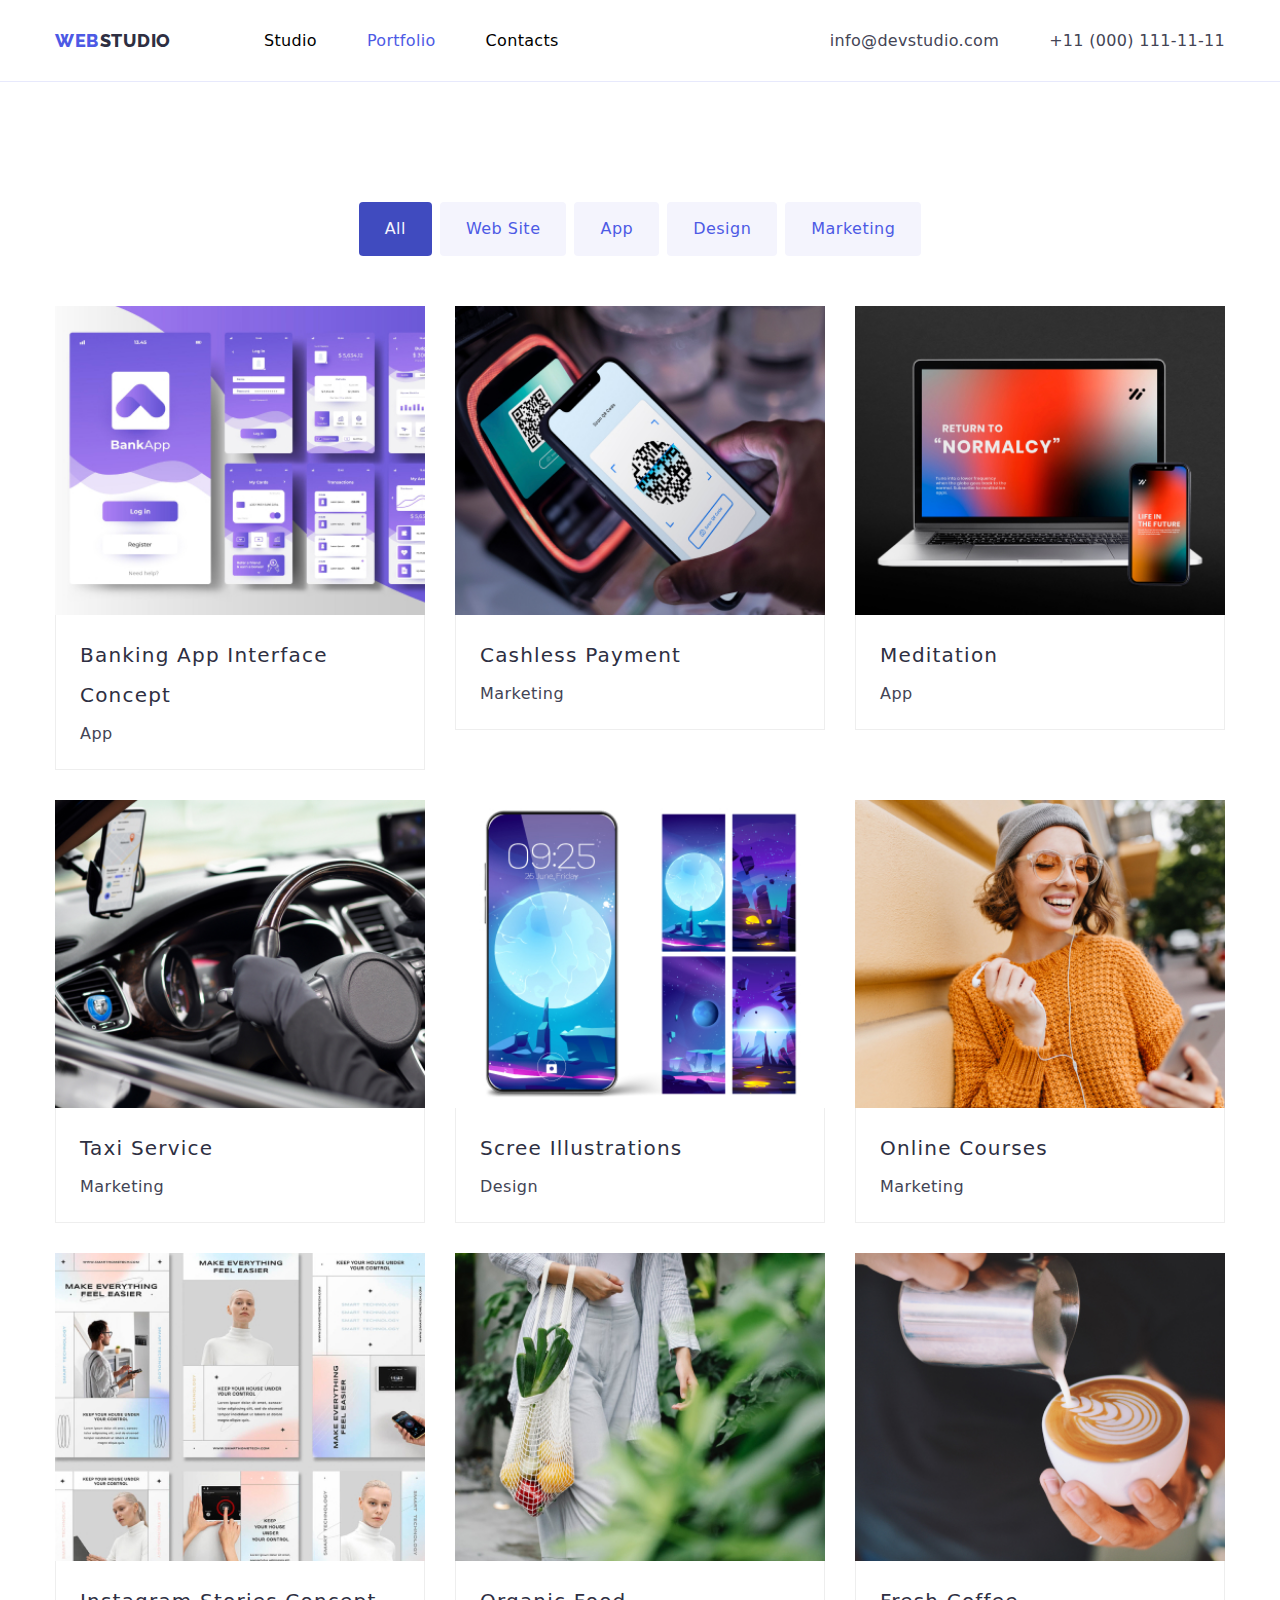
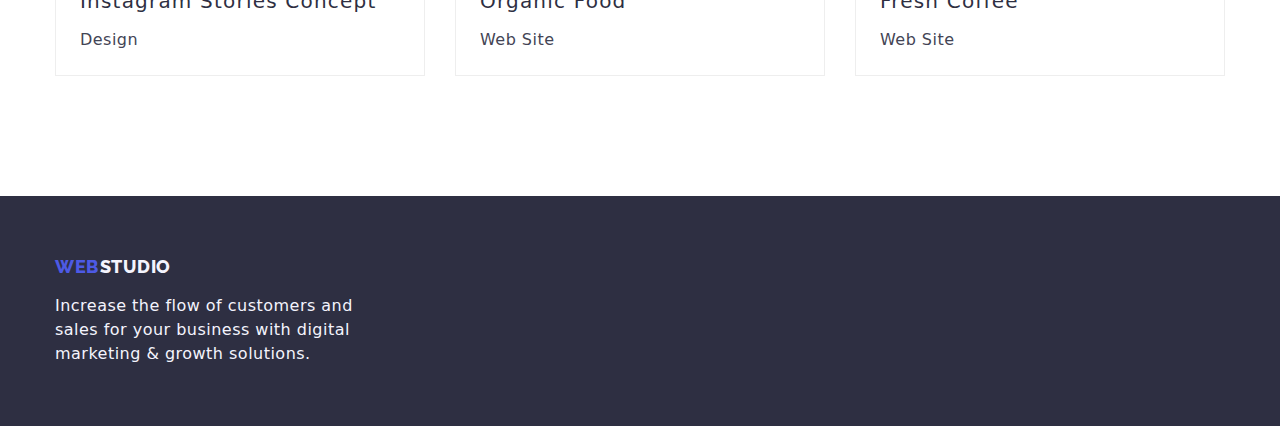
==== portfolio.html @ 342cf3de "Create portfolio.html" ====
<!DOCTYPE html>
<html lang="en">
  <head>
    <meta charset="UTF-8" />
    <meta name="viewport" content="width=device-width, initial-scale=1.0" />
    <title>Portfolio</title>
    <link rel="stylesheet" href="./css/styles.css" />
    <link rel="preconnect" href="https://fonts.googleapis.com" />
    <link rel="preconnect" href="https://fonts.gstatic.com" crossorigin />
    <link
      href="https://fonts.googleapis.com/css2?family=Raleway:wght@800&family=Roboto:wght@400;500;700;900&display=swap "
      rel="stylesheet"
    />
    <link
      rel="stylesheet"
      href="https://cdnjs.cloudflare.com/ajax/libs/modern-normalize/2.0.0/modern-normalize.min.css"
    />
  </head>
  <body>
    <!--Header-->
    <header class="page-header">
      <div class="container menu">
        <nav class="navigation">
          <a href="./index.html" class="logo-link">
            <span class="logo">WEB</span>
            <span class="studio">STUDIO</span>
          </a>
          <ul class="nav-menu list">
            <li class="item">
              <a href="./index.html" class="page link">Studio</a>
            </li>

            <li class="item">
              <a href="./portfolio.html" class="page current link">Portfolio</a>
            </li>

            <li class="item">
              <a href="./index.html" class="page link">Contacts</a>
            </li>
          </ul>
        </nav>

        <ul class="contacts-menu list">
          <li class="item">
            <a class="contact link" href="mailto:info@devstudio.com"
              >info@devstudio.com</a
            >
          </li>

          <li class="item">
            <a class="contact link" href="tel:+110001111111"
              >+11 (000) 111-11-11</a
            >
          </li>
        </ul>
      </div>
    </header>

    <main>
      <!--Section 1-->
      <section class="section">
        <div class="container">
          <!--Filters-->
          <ul class="filters list">
            <li class="space">
              <button type="button" class="button filter current">All</button>
            </li>
            <li class="space">
              <button type="button" class="button filter">Web Site</button>
            </li>
            <li class="space">
              <button type="button" class="button filter">App</button>
            </li>
            <li class="space">
              <button type="button" class="button filter">Design</button>
            </li>
            <li class="space">
              <button type="button" class="button filter">Marketing</button>
            </li>
          </ul>

          <!--Projects-->
          <ul class="projects list">
            <li class="project-card">
              <a href="" class="project link">
                <img
                  src="./images/banking.jpg"
                  alt="banking"
                  width="370"
                  height="300"
                />
                <div class="substrate">
                  <h2 class="name">Banking App Interface Concept</h2>
                  <p class="type">App</p>
                </div>
              </a>
            </li>

            <li class="project-card">
              <a href="" class="project link">
                <img
                  src="./images/cashless.jpg"
                  alt="cashless"
                  width="370"
                  height="300"
                />
                <div class="substrate">
                  <h2 class="name">Cashless Payment</h2>
                  <p class="type">Marketing</p>
                </div>
              </a>
            </li>

            <li class="project-card">
              <a href="" class="project link">
                <img
                  src="./images/meditation.jpg"
                  alt="meditation"
                  width="370"
                  height="300"
                />
                <div class="substrate">
                  <h2 class="name">Meditation</h2>
                  <p class="type">App</p>
                </div>
              </a>
            </li>

            <li class="project-card">
              <a href="" class="project link">
                <img
                  src="./images/taxi.jpg"
                  alt="taxi"
                  width="370"
                  height="300"
                />
                <div class="substrate">
                  <h2 class="name">Taxi Service</h2>
                  <p class="type">Marketing</p>
                </div>
              </a>
            </li>

            <li class="project-card">
              <a href="" class="project link">
                <img
                  src="./images/screen.jpg"
                  alt="screen"
                  width="370"
                  height="300"
                />
                <div class="substrate">
                  <h2 class="name">Scree Illustrations</h2>
                  <p class="type">Design</p>
                </div>
              </a>
            </li>

            <li class="project-card">
              <a href="" class="project link">
                <img
                  src="./images/online.jpg"
                  alt="online"
                  width="370"
                  height="300"
                />
                <div class="substrate">
                  <h2 class="name">Online Courses</h2>
                  <p class="type">Marketing</p>
                </div>
              </a>
            </li>

            <li class="project-card">
              <a href="" class="project link">
                <img
                  src="./images/instagram.jpg"
                  alt="instagram"
                  width="370"
                  height="300"
                />
                <div class="substrate">
                  <h2 class="name">Instagram Stories Concept</h2>
                  <p class="type">Design</p>
                </div>
              </a>
            </li>

            <li class="project-card">
              <a href="" class="project link">
                <img
                  src="./images/organic.jpg"
                  alt="organic"
                  width="370"
                  height="300"
                />
                <div class="substrate">
                  <h2 class="name">Organic Food</h2>
                  <p class="type">Web Site</p>
                </div>
              </a>
            </li>

            <li class="project-card">
              <a href="" class="project link">
                <img
                  src="./images/coffee.jpg"
                  alt="coffee"
                  width="370"
                  height="300"
                />
                <div class="substrate">
                  <h2 class="name">Fresh Coffee</h2>
                  <p class="type">Web Site</p>
                </div>
              </a>
            </li>
          </ul>
        </div>
      </section>
    </main>

    <!--Footer-->
    <footer class="page-footer bg-footer">
      <div class="container">
        <a href="./index.html" class="logo-link">
          <span class="logo">WEB</span>
          <span class="studio-footer">STUDIO</span>
        </a>

        <p class="footer-description">
          Increase the flow of customers and<br />
          sales for your business with digital<br />
          marketing & growth solutions.
        </p>
      </div>
    </footer>
  </body>
</html>
---- css/styles.css ----
:root {
  --iriscolor: #4d5ae5;
  --navyblue: #2e2f42;
  --navcolor: black;
  --oceancolor: #404bbf;
  --whitecolor: white;
  --slatecolor: #434455;
  --cloud: #f4f4fd;
  --cornflower: #e7e9fc;
}

h1,
h2,
h3,
h4,
h5,
h6,
p {
  margin: 0;
}

html {
  box-sizing: border-box;
}

*,
*::after,
*::before {
  box-sizing: inherit;
}

img {
  display: block;
  max-width: 100%;
  height: auto;
}

body {
  font-family: "Roboto", sans-serif;
  font-size: 16px;
  letter-spacing: 0.03em;
  color: var(--slatecolor);
  background-color: var(--whitecolor);
}

link {
  text-decoration: none;
  color: inherit;
}

.list {
  list-style-type: none;
  margin: 0;
  padding: 0;
}

.section {
  padding: 120px 0;
}

.section.no-top-padding {
  padding-top: 0;
}

.container {
  margin: 0 auto;
  width: 1200px;
  padding: 0 15px;
}

.menu,
.navigation,
.nav-menu,
.contacts-menu {
  display: flex;
  align-items: center;
}

.logo-link {
  text-decoration: none;
  font-family: "Raleway", sans-serif;
  font-size: 0;
  font-weight: 800;
}

.logo-link > span {
  font-size: 18px;
  line-height: 1.17;
  letter-spacing: 0.04em;
}

.button {
  border-color: transparent;
  font-family: inherit;
  cursor: pointer;
  border-radius: 4px;
  font-size: 16px;
  letter-spacing: 0.03em;
}

.button.primary {
  color: var(--whitecolor);
  background-color: var(--iriscolor);
  line-height: 1.87;
  letter-spacing: 0.06em;
  padding: 16px 32px;
  box-shadow: 0px 4px 4px rgba(0, 0, 0, 0.15);
}

.link{
  text-decoration: none;
}

.project .name {
  font-size: 20px;
  font-weight: 500;
  line-height: 2;
  letter-spacing: 0.06em;
  color: var(--navyblue);
  margin-bottom: 4px;
}

.project .type {
  color: var(--slatecolor);
  font-weight: 400;
  line-height: 1.87;
  font-size: 16px;
}

.logo {
  color: var(--iriscolor);
}

.studio {
  color: var(--navyblue);
}

.nav-menu .page,
.contacts-menu .contact {
  color: var(--navcolor);
  text-decoration: none;
  font-weight: 500;
  font-size: 16px;
  line-height: 1.15;
  letter-spacing: 0.02em;
  display: block;
  padding-top: 32px;
  padding-bottom: 31px;
}

.page-footer {
  padding: 60px 0;
}

.page-header {
  border-bottom: 1px solid var(--cornflower);
}

.nav-menu {
  margin-left: 93px;
}

.contacts-menu {
  margin-left: auto;
}

.nav-menu .item:not(:last-child),
.contacts-menu .item:not(:last-child) {
  margin-right: 50px;
}

.what-we-do {
  display: flex;
  flex-wrap: wrap;
  margin-left: -30px;
  margin-top: -30px;
}

.what-we-do .item {
  flex-basis: calc(100% / 3 - 30px);
  margin-left: 30px;
  margin-top: 30px;
}

.projects {
  display: flex;
  flex-wrap: wrap;
  margin-left: -30px;
  margin-top: -30px;
}

.project-card {
  flex-basis: calc(100% / 3 - 30px);
  margin-left: 30px;
  margin-top: 30px;
}

.filters {
  display: flex;

  justify-content: center;
  margin-bottom: 50px;
}

.filters .space + .space {
  margin-left: 8px;
}

.nav-menu .page:hover,
.nav-menu .page:focus,
.nav-menu .page.current,
.contacts-menu .contact:hover,
.contacts-menu .contact:focus {
  color: var(--iriscolor);
}

.contacts-menu .contact {
  color: var(--slatecolor);
  text-decoration: none;
  font-weight: 400;
  font-size: 16px;
  line-height: 1.15;
  letter-spacing: 0.02em;
}

.bg-hero {
  background: var(--navyblue);
}
.bg-team {
  background-color: var(--cloud);
}

.hero {
  padding: 200px 0;
  text-align: center;
}

.hero-title {
  color: var(--whitecolor);
  font-size: 56px;
  font-weight: 700;
  line-height: 1.17;
  text-align: center;
  letter-spacing: 0.05em;
  margin-bottom: 30px;
}

.button.filter {
  background-color: var(--cloud);
  color: var(--iriscolor);
  font-weight: 500;
  line-height: 1.62;
  padding: 12px 24px;
}

.button.filter:hover,
.button.filter:focus,
.button.filter.current {
  background-color: var(--oceancolor);
  color: var(--cloud);
  box-shadow: 0px 3px 1px rgba(0, 0, 0, 0.1),
    0px 1px 2px rgba(0, 0, 0, 0.08) rgba(0, 0, 0, 0.12);
}

.button.primary:hover,
.button.primary:focus {
  background-color: var(--oceancolor);
  font-weight: 500;
  box-shadow: 0px 3px 1px rgba(0, 0, 0, 0.1),
    0px 1px 2px rgba(0, 0, 0, 0.08) rgba(0, 0, 0, 0.12);
}

.benefits {
  display: flex;
  flex-wrap: wrap;
  margin-left: -30px;
  margin-top: -30px;
}

.benefits .item {
  flex-basis: calc(100% / 4 - 30px);
  margin-left: 30px;
  margin-top: 30px;
}

.benefits .title {
  font-size: 20px;
  font-weight: 500;
  color: var(--navyblue);
  line-height: 1.14;
  margin-bottom: 10px;
}

.benefits .description {
  font-weight: 400;
  font-size: 16px;
  line-height: 1.71;
  color: var(--slatecolor);
}

.section-title {
  color: var(--navyblue);
  font-size: 36px;
  font-weight: 700;
  line-height: 1.17;
  text-align: center;
  margin-bottom: 50px;
}

.team .name,
.team .position {
  line-height: 1.19;
  text-align: center;
}

.team .name {
  font-size: 20px;
  font-weight: 500;
  color: var(--navyblue);
  padding-top: 30px;
  padding-bottom: 10px;
}

.team .position {
  color: var(--slatecolor);
  font-size: 16px;
  font-weight: 400;
}

.substrate {
  background-color: var(--whitecolor);
  padding: 20px 24px;
  border: 1px solid #eeeeee;
  border-top: 0;
}

.team {
  display: flex;
  flex-wrap: wrap;
  margin-left: -30px;
  margin-top: -30px;
}

.team .item {
  flex-basis: calc(100% / 4 - 30px);
  margin-left: 30px;
  margin-top: 30px;
  padding-bottom: 30px;
  background-color: var(--whitecolor);
  box-shadow: 0px 3px 1px rgba(0, 0, 0, 0.1),
    0px 1px 2px rgba(0, 0, 0, 0.08), 0px 1px 2px rgba(0, 0, 0, 0.12);
}

.bg-footer {
  background-color: var(--navyblue);
}

.studio-footer {
  color: var(--cloud);
}

.footer-description {
  color: var(--cloud);
  font-size: 16px;
  font-weight: 400;
  line-height: 1.5;
  padding-top: 17px;
}
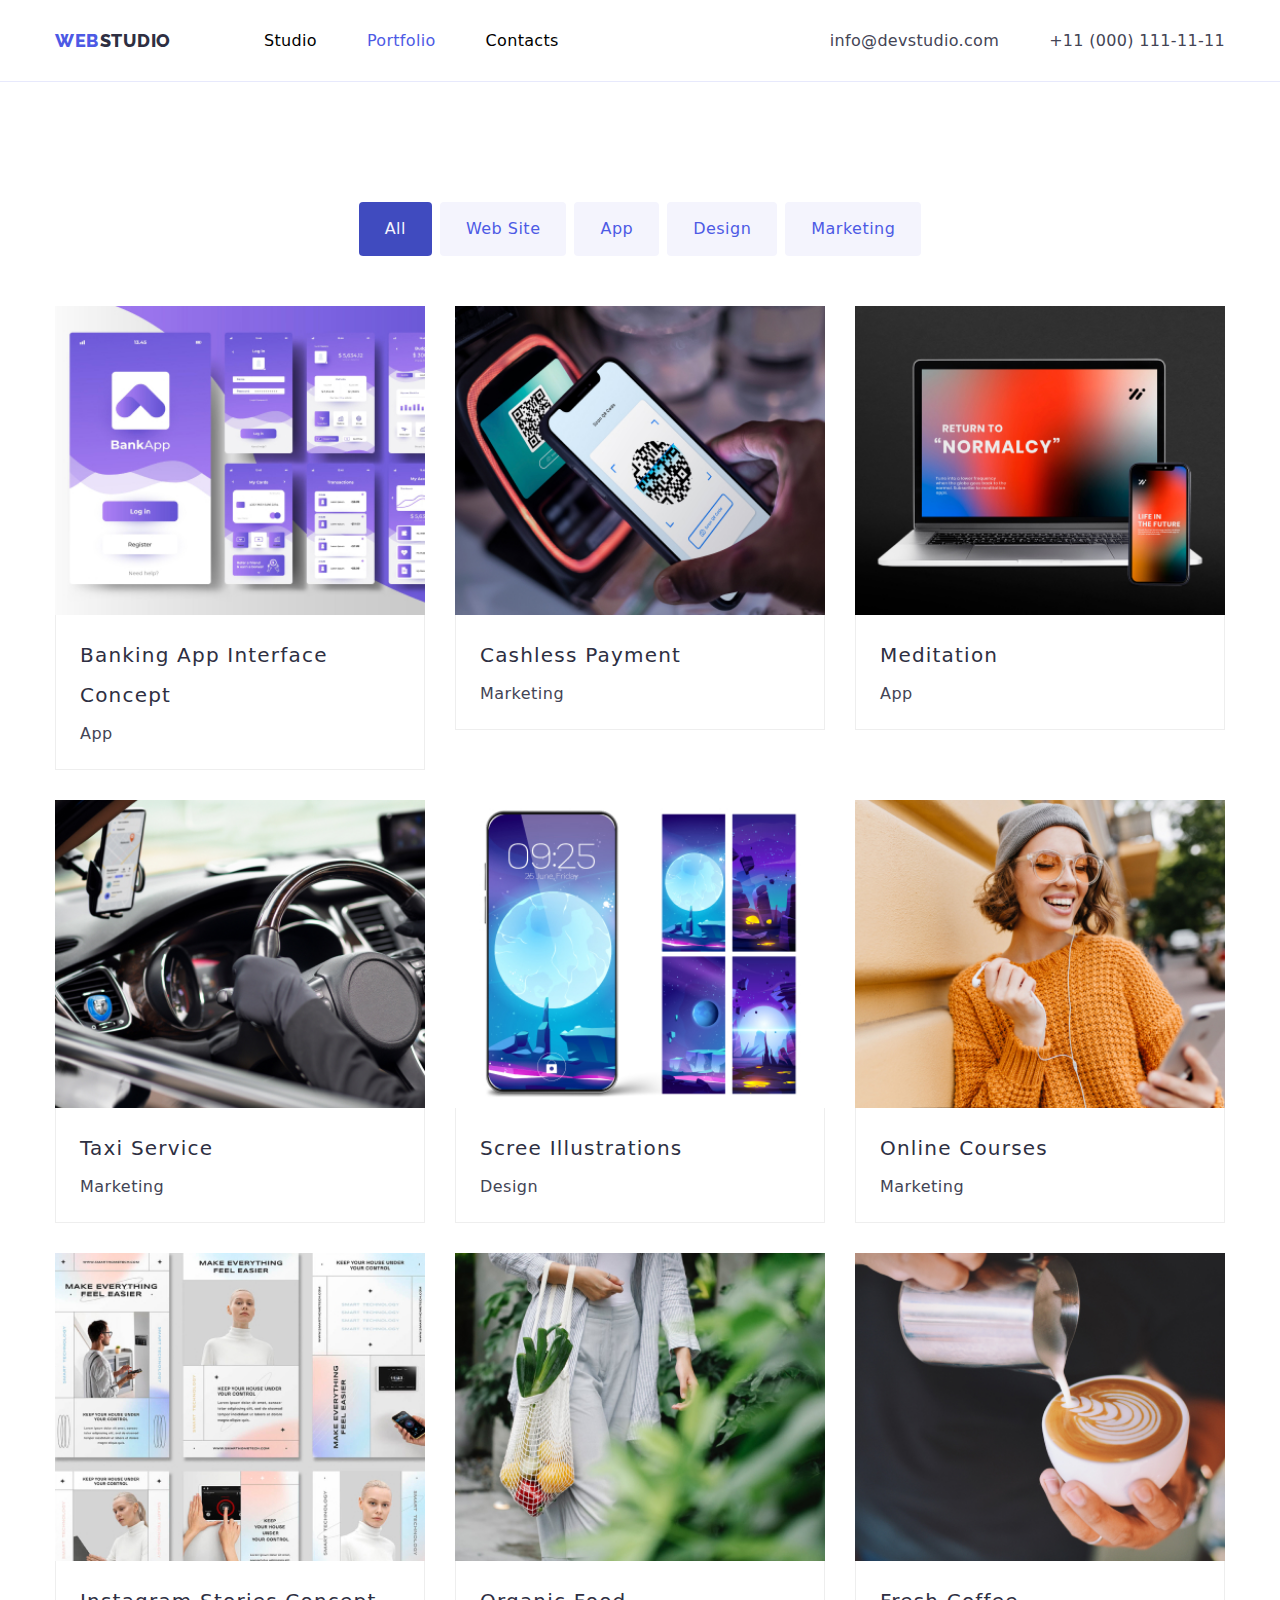
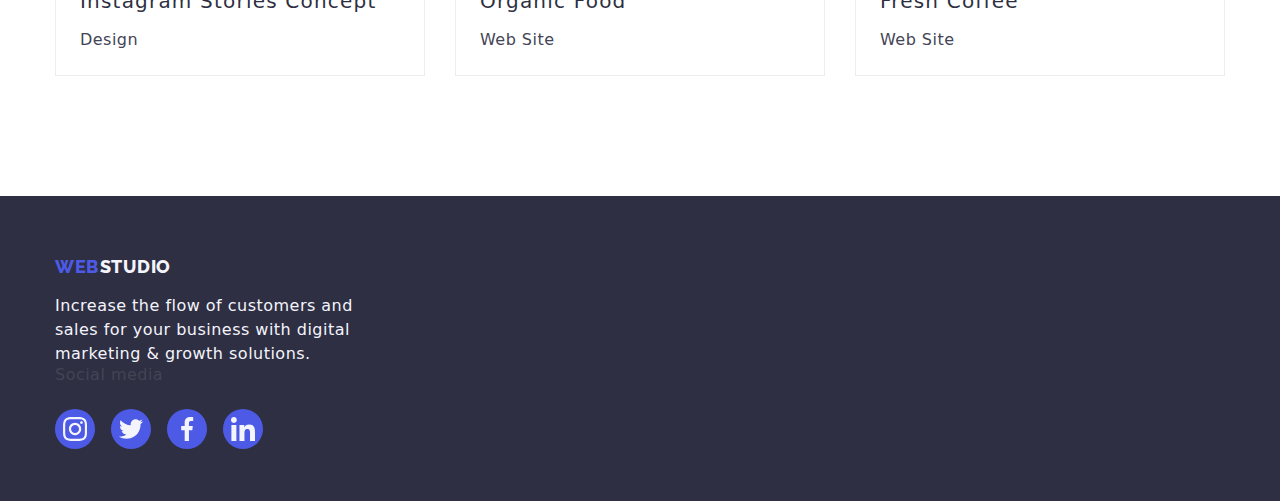
==== commit b35a8a55: "Update portfolio.html" ====
--- a/portfolio.html
+++ b/portfolio.html
@@ -233,6 +233,43 @@
           sales for your business with digital<br />
           marketing & growth solutions.
         </p>
+
+        <div class="footer-socialmedia">
+          <p class="footer-socialsmedia-title">Social media</p>
+          <ul class="footer-list list">
+            <li class="footer-social">
+              <a href="#" class="footer-links">
+                <svg class="footer-svg" width="24" height="24">
+                  <use href="./images/icons.svg#instagram"></use>
+                </svg>
+              </a>
+            </li>
+
+            <li class="footer-social">
+              <a href="#" class="footer-links">
+                <svg class="footer-svg" width="24" height="24">
+                  <use href="./images/icons.svg#twitter"></use>
+                </svg>
+              </a>
+            </li>
+
+            <li class="footer-social">
+              <a href="#" class="footer-links">
+                <svg class="footer-svg" width="24" height="24">
+                  <use href="./images/icons.svg#facebook"></use>
+                </svg>
+              </a>
+            </li>
+
+            <li class="footer-social">
+              <a href="#" class="footer-links">
+                <svg class="footer-svg" width="24" height="24">
+                  <use href="./images/icons.svg#linkedin"></use>
+                </svg>
+              </a>
+            </li>
+          </ul>
+        </div>
       </div>
     </footer>
   </body>
--- a/css/styles.css
+++ b/css/styles.css
@@ -107,8 +107,9 @@
   box-shadow: 0px 4px 4px rgba(0, 0, 0, 0.15);
 }
 
-.link{
+.link {
   text-decoration: none;
+  color: var(--navyblue);
 }
 
 .project .name {
@@ -233,6 +234,20 @@
 .hero {
   padding: 200px 0;
   text-align: center;
+}
+
+.bg-hero{
+padding-top: 188px;
+    padding-bottom: 188px;
+    background-image: linear-gradient(
+        to right,
+        rgba(46, 47, 66, 0.7),
+        rgba(46, 47, 66, 0.7)
+      ),
+      url(../images/herobg.png);
+    background-repeat: no-repeat;
+    background-position: center;
+    background-size: cover;
 }
 
 .hero-title {
@@ -307,6 +322,17 @@
   margin-bottom: 50px;
 }
 
+.svg-box{
+  width: 264px;
+  height: 112px;
+  background-color: var(--cloud);
+  display: flex;
+  justify-content: center;
+  align-items: center;
+  border-radius: 4px;
+  margin-bottom: 8px;
+}
+
 .team .name,
 .team .position {
   line-height: 1.19;
@@ -347,8 +373,77 @@
   margin-top: 30px;
   padding-bottom: 30px;
   background-color: var(--whitecolor);
-  box-shadow: 0px 3px 1px rgba(0, 0, 0, 0.1),
-    0px 1px 2px rgba(0, 0, 0, 0.08), 0px 1px 2px rgba(0, 0, 0, 0.12);
+  box-shadow: 0px 3px 1px rgba(0, 0, 0, 0.1), 0px 1px 2px rgba(0, 0, 0, 0.08),
+    0px 1px 2px rgba(0, 0, 0, 0.12);
+}
+
+.socialmedia-list .list{
+  display: flex;
+  justify-content: center;
+  gap: 24px;
+  margin-top: 8px;
+}
+
+.team-socialmedia-link {
+  width: 100%;
+  height: 100%;
+  border-radius: 50%;
+  display: flex;
+  align-items: center;
+  justify-content: center;
+  background-color: var(--iriscolor);
+  color: var(--cloud);
+}
+
+.team-social-link:hover,
+.team-social-link:focus {
+  background-color: var(--oceancolor);
+}
+
+.socialmedia-item{
+  width: 40px;
+  height: 40px;
+}
+
+.customers-title {
+  color: var(--navyblue);
+  display: flex;
+  justify-content: center;
+  align-items: center;
+}
+
+.customers-list {
+  display: flex;
+  gap: 24px;
+}
+
+.customers-item {
+  width: 168px;
+  height: 88px;
+}
+
+.customers-link {
+  width: 100%;
+  height: 100%;
+
+  border: 1px solid #8e8f99;
+  border-radius: 5px;
+  display: flex;
+  justify-content: center;
+  align-items: center;
+  color: #8e8f99;
+}
+
+.customers-link:hover,
+.customers-link:focus {
+  border-color: var(--oceancolor);
+  color: var(--oceancolor);
+}
+
+.customers-svg {
+  width: 104px;
+  height: 56px;
+  fill: currentColor;
 }
 
 .bg-footer {
@@ -366,3 +461,44 @@
   line-height: 1.5;
   padding-top: 17px;
 }
+
+.footer-socialsmedia{
+  margin-left: 120px;
+}
+
+.footer-socialmedia-title{
+  color: var(--whitecolor);
+  display: flex;
+}
+
+.footer-list{
+  flex-wrap: wrap;
+  display: flex;
+  gap: 16px;
+  margin-top: 16px;
+}
+
+.footer-social{
+  width: 40px;
+  height: 40px;
+}
+
+.footer-links{
+  width: 100%;
+  height: 100%;
+  border-radius: 50%;
+  display: flex;
+  align-items: center;
+  justify-content: center;
+  background-color: var(--iriscolor);
+  margin-top: 8px;
+}
+
+.footer-links:hover,
+.footer-links:focus {
+  background-color: #31d0aa;
+}
+
+.footer-svg{
+  fill: var(--cloud);
+}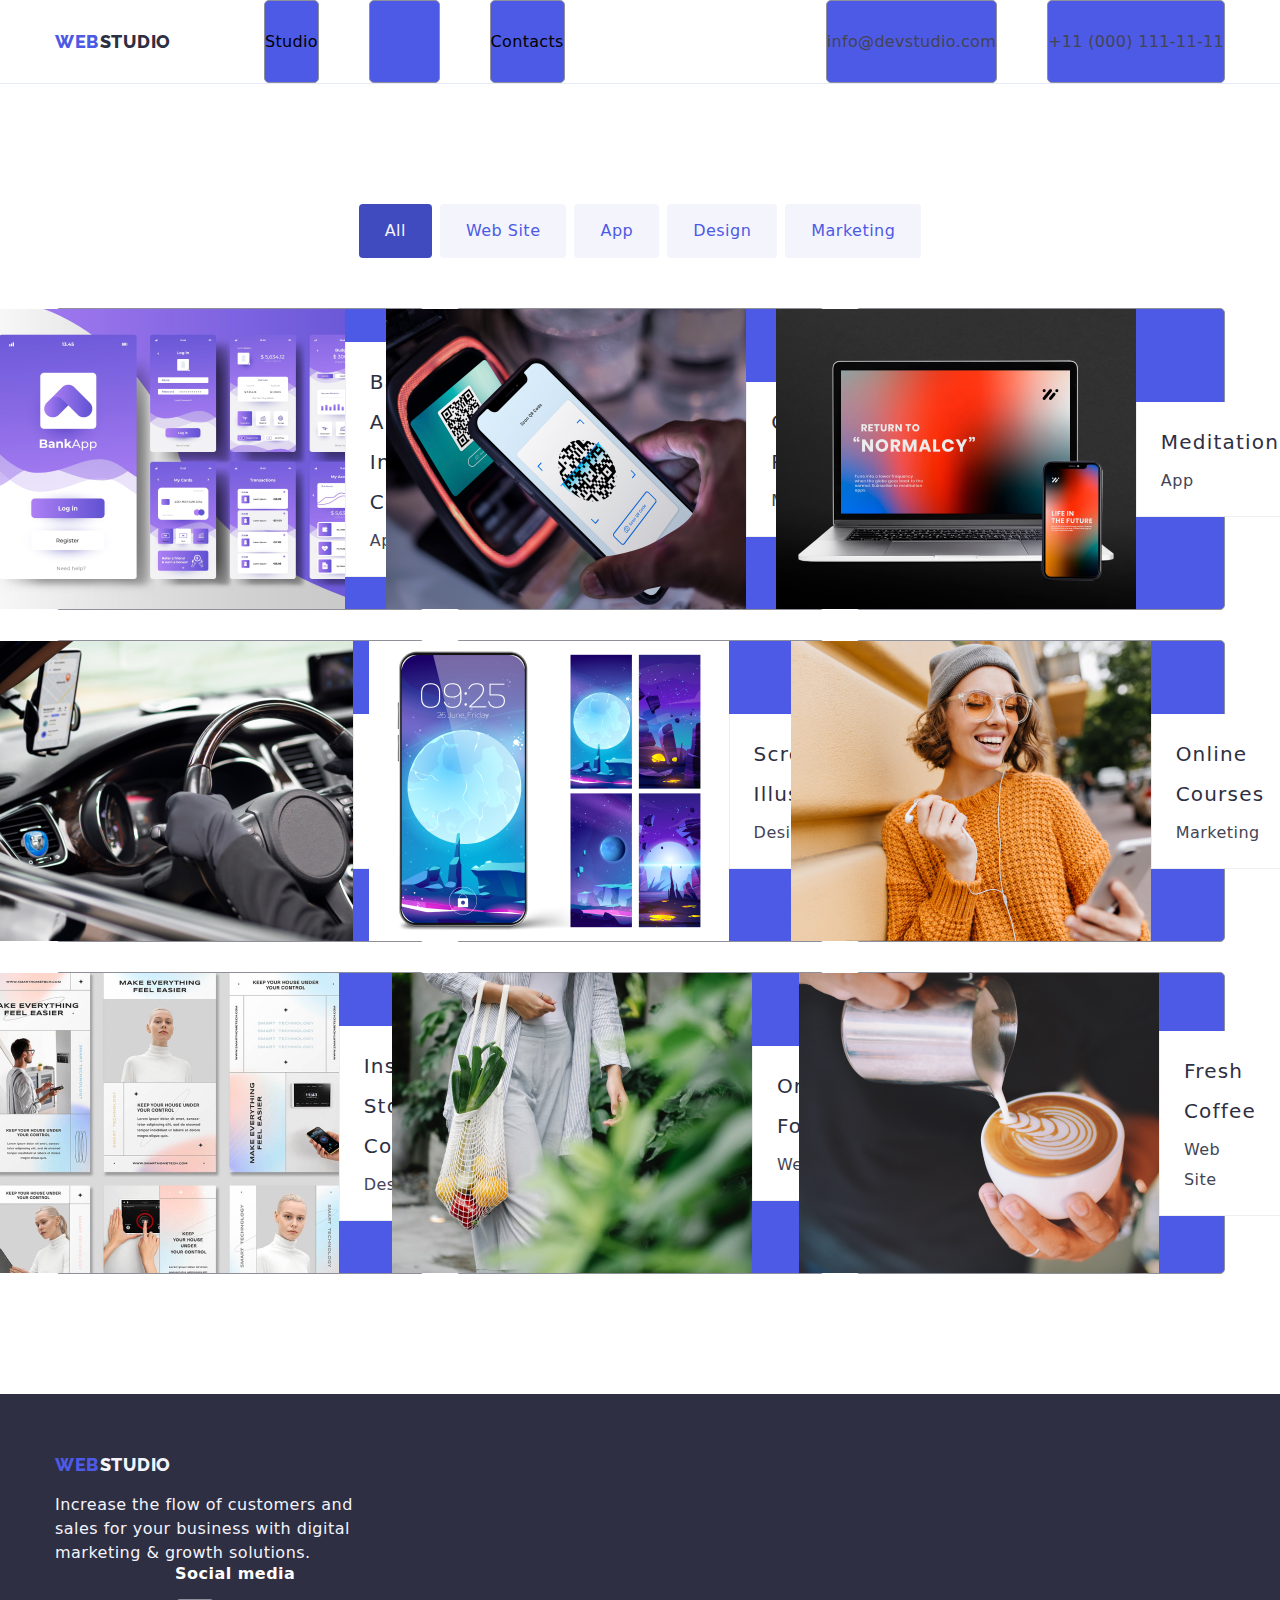
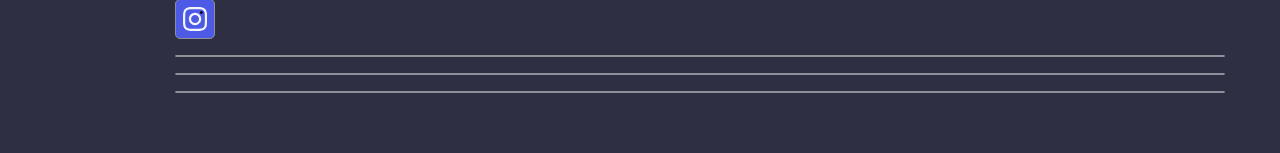
==== commit 37a55ded: "Update portfolio.html" ====
--- a/portfolio.html
+++ b/portfolio.html
@@ -221,54 +221,62 @@
     </main>
 
     <!--Footer-->
-    <footer class="page-footer bg-footer">
+    <footer class="page-footer">
       <div class="container">
-        <a href="./index.html" class="logo-link">
-          <span class="logo">WEB</span>
-          <span class="studio-footer">STUDIO</span>
-        </a>
-
-        <p class="footer-description">
-          Increase the flow of customers and<br />
-          sales for your business with digital<br />
-          marketing & growth solutions.
-        </p>
-
-        <div class="footer-socialmedia">
-          <p class="footer-socialsmedia-title">Social media</p>
-          <ul class="footer-list list">
-            <li class="footer-social">
-              <a href="#" class="footer-links">
-                <svg class="footer-svg" width="24" height="24">
-                  <use href="./images/icons.svg#instagram"></use>
-                </svg>
-              </a>
-            </li>
-
-            <li class="footer-social">
-              <a href="#" class="footer-links">
-                <svg class="footer-svg" width="24" height="24">
-                  <use href="./images/icons.svg#twitter"></use>
-                </svg>
-              </a>
-            </li>
-
-            <li class="footer-social">
-              <a href="#" class="footer-links">
-                <svg class="footer-svg" width="24" height="24">
-                  <use href="./images/icons.svg#facebook"></use>
-                </svg>
-              </a>
-            </li>
-
-            <li class="footer-social">
-              <a href="#" class="footer-links">
-                <svg class="footer-svg" width="24" height="24">
-                  <use href="./images/icons.svg#linkedin"></use>
-                </svg>
-              </a>
-            </li>
-          </ul>
+
+        <!--Main Footer-->
+        <div class="footer">
+
+          <!--Sub Footer 1-->
+          <div class="footer-address">
+            <a href="./index.html" class="logo-link">
+              <span class="logo">WEB</span>
+              <span class="studio-footer">STUDIO</span>
+            </a>
+
+            <p class="footer-description">
+              Increase the flow of customers and<br />
+              sales for your business with digital<br />
+              marketing & growth solutions.
+            </p>
+          </div>
+          <!--Sub Footer  2-->
+          <div class="footer-block">
+            <b class="footer-heading">Social media</b>
+            <ul class="social-footer list">
+              <li class="icon-item">
+                <a href="https://instagram.com" class="link" target="_blank" aria-label="Link to Instagram">
+                  <svg class="icon" width="24" height="24">
+                    <use href="./images/icons.svg#instagram"></use>
+                  </svg>
+                </a>
+              </li>
+
+              <li class="footer-social">
+                <a href="https://twitter.com" class="link" target="_blank" aria-label="Link to Twitter>
+                  <svg class="icon" width="24" height="24">
+                    <use href="./images/icons.svg#twitter"></use>
+                  </svg>
+                </a>
+              </li>
+
+              <li class="footer-social">
+                <a href="https://facebook.com" class="link" target="_blank" aria-label="Link to Facebook>
+                  <svg class="icon" width="24" height="24">
+                    <use href="./images/icons.svg#facebook"></use>
+                  </svg>
+                </a>
+              </li>
+
+              <li class="footer-social">
+                <a href="https://linkedin.com" class="link" target="_blank" aria-label="Link to LinkedIn>
+                  <svg class="icon" width="24" height="24">
+                    <use href="./images/icons.svg#linkedin"></use>
+                  </svg>
+                </a>
+              </li>
+            </ul>
+          </div>
         </div>
       </div>
     </footer>
--- a/css/styles.css
+++ b/css/styles.css
@@ -224,7 +224,7 @@
   letter-spacing: 0.02em;
 }
 
-.bg-hero {
+.hero {
   background: var(--navyblue);
 }
 .bg-team {
@@ -236,7 +236,7 @@
   text-align: center;
 }
 
-.bg-hero{
+.hero{
 padding-top: 188px;
     padding-bottom: 188px;
     background-image: linear-gradient(
@@ -320,6 +320,9 @@
   line-height: 1.17;
   text-align: center;
   margin-bottom: 50px;
+  display: flex;
+  justify-content: center;
+  align-items: center;
 }
 
 .svg-box{
@@ -377,14 +380,14 @@
     0px 1px 2px rgba(0, 0, 0, 0.12);
 }
 
-.socialmedia-list .list{
+.social-team .link{
   display: flex;
   justify-content: center;
   gap: 24px;
   margin-top: 8px;
 }
 
-.team-socialmedia-link {
+.link {
   width: 100%;
   height: 100%;
   border-radius: 50%;
@@ -400,19 +403,12 @@
   background-color: var(--oceancolor);
 }
 
-.socialmedia-item{
+.icon-item{
   width: 40px;
   height: 40px;
 }
 
-.customers-title {
-  color: var(--navyblue);
-  display: flex;
-  justify-content: center;
-  align-items: center;
-}
-
-.customers-list {
+.partners {
   display: flex;
   gap: 24px;
 }
@@ -422,7 +418,7 @@
   height: 88px;
 }
 
-.customers-link {
+.link {
   width: 100%;
   height: 100%;
 
@@ -434,8 +430,8 @@
   color: #8e8f99;
 }
 
-.customers-link:hover,
-.customers-link:focus {
+.link:hover,
+.link:focus {
   border-color: var(--oceancolor);
   color: var(--oceancolor);
 }
@@ -446,7 +442,7 @@
   fill: currentColor;
 }
 
-.bg-footer {
+.page-footer {
   background-color: var(--navyblue);
 }
 
@@ -462,23 +458,23 @@
   padding-top: 17px;
 }
 
-.footer-socialsmedia{
+.footer-block{
   margin-left: 120px;
 }
 
-.footer-socialmedia-title{
+.footer-heading{
   color: var(--whitecolor);
   display: flex;
 }
 
-.footer-list{
+.social-footer .link{
   flex-wrap: wrap;
   display: flex;
   gap: 16px;
   margin-top: 16px;
 }
 
-.footer-social{
+.socialfooter .icon{
   width: 40px;
   height: 40px;
 }
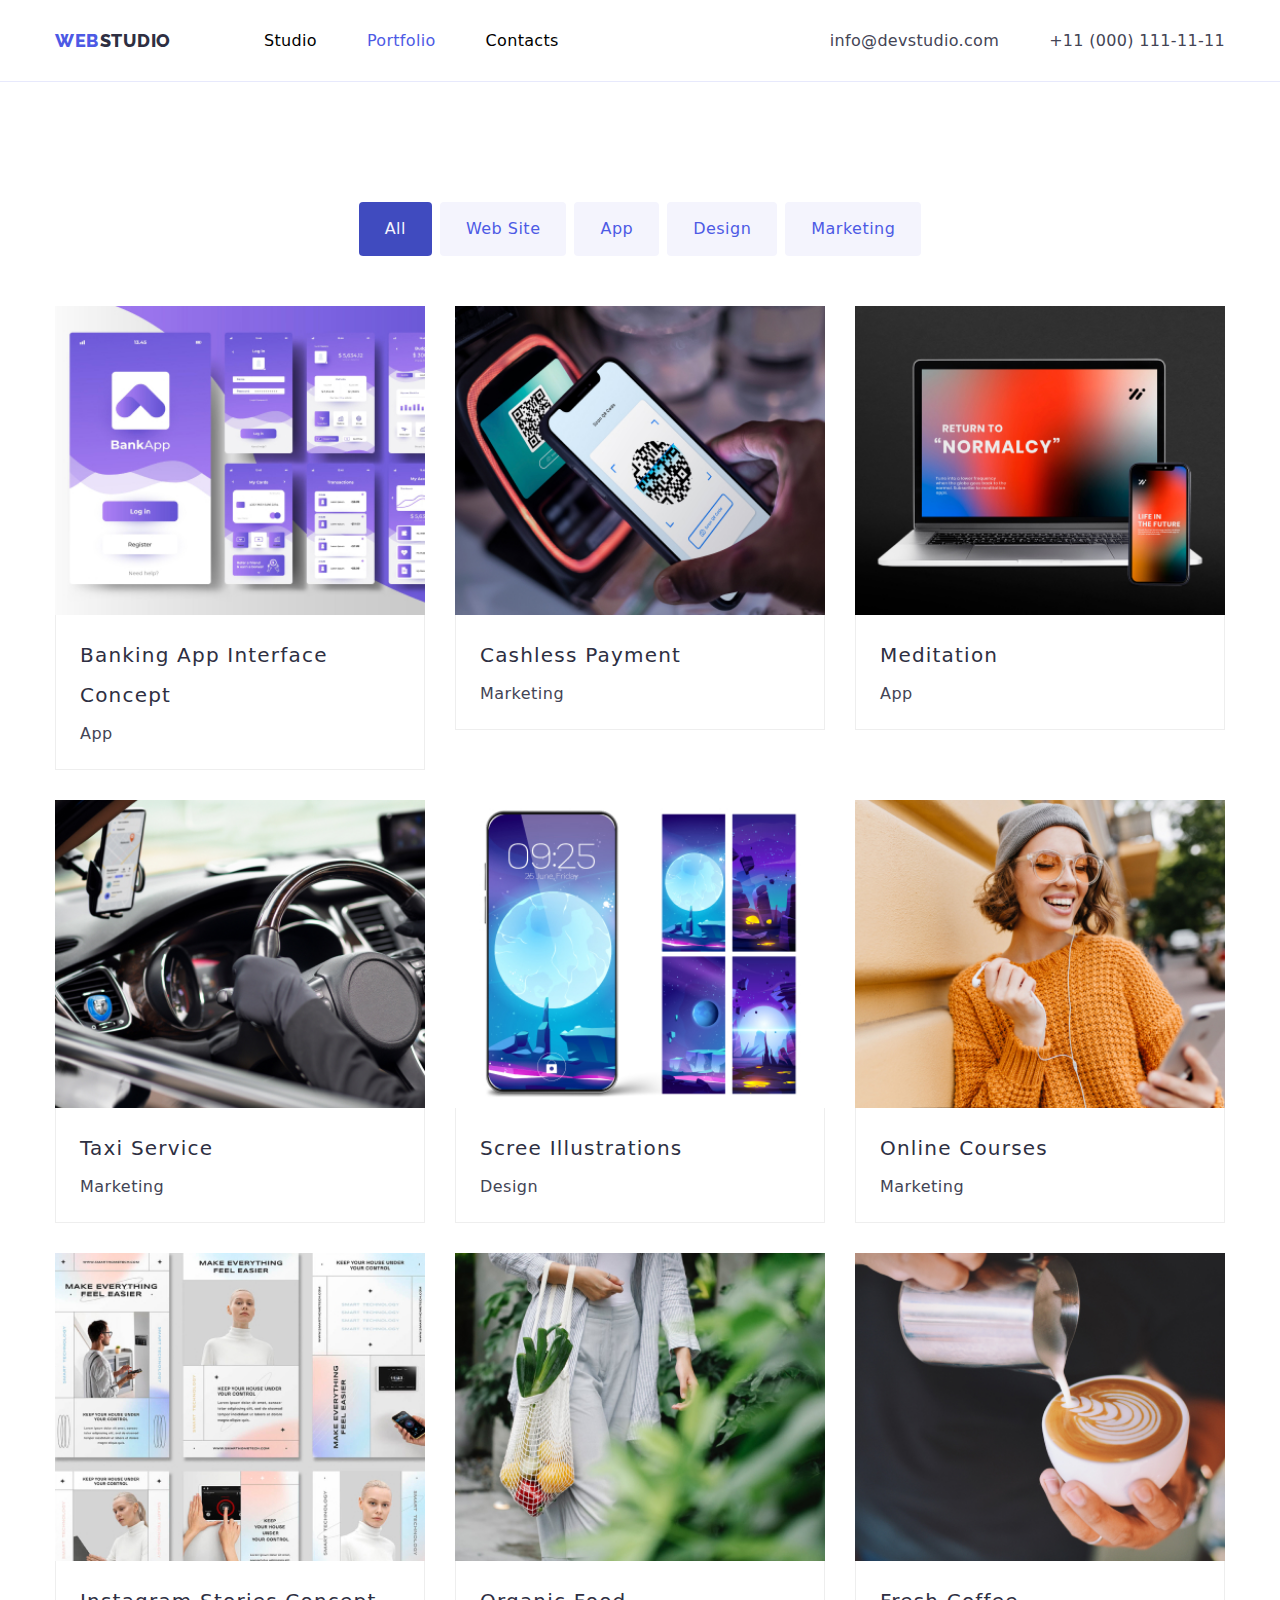
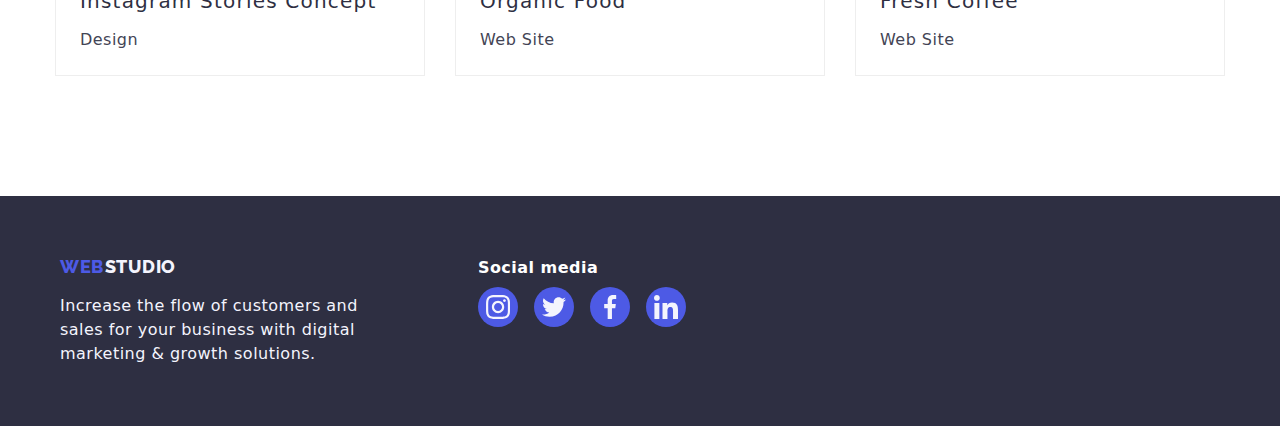
==== commit fe0ed661: "Update portfolio.html" ====
--- a/portfolio.html
+++ b/portfolio.html
@@ -223,10 +223,8 @@
     <!--Footer-->
     <footer class="page-footer">
       <div class="container">
-
         <!--Main Footer-->
         <div class="footer">
-
           <!--Sub Footer 1-->
           <div class="footer-address">
             <a href="./index.html" class="logo-link">
@@ -245,31 +243,51 @@
             <b class="footer-heading">Social media</b>
             <ul class="social-footer list">
               <li class="icon-item">
-                <a href="https://instagram.com" class="link" target="_blank" aria-label="Link to Instagram">
+                <a
+                  href="https://instagram.com"
+                  class="link"
+                  target="_blank"
+                  aria-label="Link to Instagram"
+                >
                   <svg class="icon" width="24" height="24">
                     <use href="./images/icons.svg#instagram"></use>
                   </svg>
                 </a>
               </li>
 
-              <li class="footer-social">
-                <a href="https://twitter.com" class="link" target="_blank" aria-label="Link to Twitter>
+              <li class="icon-item">
+                <a
+                  href="https://twitter.com"
+                  class="link"
+                  target="_blank"
+                  aria-label="Link to Twitter"
+                >
                   <svg class="icon" width="24" height="24">
                     <use href="./images/icons.svg#twitter"></use>
                   </svg>
                 </a>
               </li>
 
-              <li class="footer-social">
-                <a href="https://facebook.com" class="link" target="_blank" aria-label="Link to Facebook>
+              <li class="icon-item">
+                <a
+                  href="https://facebook.com"
+                  class="link"
+                  target="_blank"
+                  aria-label="Link to Facebook"
+                >
                   <svg class="icon" width="24" height="24">
                     <use href="./images/icons.svg#facebook"></use>
                   </svg>
                 </a>
               </li>
 
-              <li class="footer-social">
-                <a href="https://linkedin.com" class="link" target="_blank" aria-label="Link to LinkedIn>
+              <li class="icon-item">
+                <a
+                  href="https://linkedin.com"
+                  class="link"
+                  target="_blank"
+                  aria-label="Link to LinkedIn"
+                >
                   <svg class="icon" width="24" height="24">
                     <use href="./images/icons.svg#linkedin"></use>
                   </svg>
--- a/css/styles.css
+++ b/css/styles.css
@@ -7,6 +7,7 @@
   --slatecolor: #434455;
   --cloud: #f4f4fd;
   --cornflower: #e7e9fc;
+  --green: #31D0AA;
 }
 
 h1,
@@ -149,10 +150,6 @@
   padding-bottom: 31px;
 }
 
-.page-footer {
-  padding: 60px 0;
-}
-
 .page-header {
   border-bottom: 1px solid var(--cornflower);
 }
@@ -194,6 +191,13 @@
   flex-basis: calc(100% / 3 - 30px);
   margin-left: 30px;
   margin-top: 30px;
+}
+
+.project-card:hover{
+  box-shadow: 
+  0px 2px 1px 0px rgba(46, 47, 66, 0.7),
+  0px 1px 1px 0px rgba(46, 47, 66, 0.7),
+  0px 1px 6px 0px rgba(46, 47, 66, 0.7);
 }
 
 .filters {
@@ -236,18 +240,18 @@
   text-align: center;
 }
 
-.hero{
-padding-top: 188px;
-    padding-bottom: 188px;
-    background-image: linear-gradient(
-        to right,
-        rgba(46, 47, 66, 0.7),
-        rgba(46, 47, 66, 0.7)
-      ),
-      url(../images/herobg.png);
-    background-repeat: no-repeat;
-    background-position: center;
-    background-size: cover;
+.hero {
+  padding-top: 188px;
+  padding-bottom: 188px;
+  background-image: linear-gradient(
+      to right,
+      rgba(46, 47, 66, 0.7),
+      rgba(46, 47, 66, 0.7)
+    ),
+    url(../images/herobg.png);
+  background-repeat: no-repeat;
+  background-position: center;
+  background-size: cover;
 }
 
 .hero-title {
@@ -320,12 +324,9 @@
   line-height: 1.17;
   text-align: center;
   margin-bottom: 50px;
-  display: flex;
-  justify-content: center;
-  align-items: center;
-}
-
-.svg-box{
+}
+
+.svg-box {
   width: 264px;
   height: 112px;
   background-color: var(--cloud);
@@ -374,20 +375,22 @@
   flex-basis: calc(100% / 4 - 30px);
   margin-left: 30px;
   margin-top: 30px;
+  border-radius: 0px 0px 4px 4px;
   padding-bottom: 30px;
   background-color: var(--whitecolor);
   box-shadow: 0px 3px 1px rgba(0, 0, 0, 0.1), 0px 1px 2px rgba(0, 0, 0, 0.08),
     0px 1px 2px rgba(0, 0, 0, 0.12);
 }
 
-.social-team .link{
+.social-team {
+  padding-top: 10px;
   display: flex;
   justify-content: center;
   gap: 24px;
   margin-top: 8px;
 }
 
-.link {
+.social-team .link {
   width: 100%;
   height: 100%;
   border-radius: 50%;
@@ -403,7 +406,11 @@
   background-color: var(--oceancolor);
 }
 
-.icon-item{
+.team-social-svg {
+  fill: currentColor;
+}
+
+.icon-item {
   width: 40px;
   height: 40px;
 }
@@ -418,10 +425,14 @@
   height: 88px;
 }
 
-.link {
+.partners .item {
+  width: calc(100% - 150% / 6);
+  height: 90px;
+}
+
+.partners .link {
   width: 100%;
   height: 100%;
-
   border: 1px solid #8e8f99;
   border-radius: 5px;
   display: flex;
@@ -430,19 +441,23 @@
   color: #8e8f99;
 }
 
-.link:hover,
-.link:focus {
+.partners .link:hover,
+.partners .link:focus {
+  color: var(--oceancolor);
   border-color: var(--oceancolor);
-  color: var(--oceancolor);
+}
+
+.social-team .link:hover,
+.social-team .link:focus {
+  background-color: var(--oceancolor);
 }
 
 .customers-svg {
-  width: 104px;
-  height: 56px;
   fill: currentColor;
 }
 
 .page-footer {
+  padding: 60px 0 60px 60px;
   background-color: var(--navyblue);
 }
 
@@ -458,43 +473,54 @@
   padding-top: 17px;
 }
 
-.footer-block{
+.footer-block {
   margin-left: 120px;
 }
 
-.footer-heading{
+.footer-heading {
   color: var(--whitecolor);
-  display: flex;
-}
-
-.social-footer .link{
-  flex-wrap: wrap;
-  display: flex;
+}
+
+.social-footer {
+  padding-top: 10px;
+  display: flex;
+  justify-content: flex-start;
   gap: 16px;
-  margin-top: 16px;
-}
-
-.socialfooter .icon{
-  width: 40px;
-  height: 40px;
-}
-
-.footer-links{
+}
+
+.social-footer .link {
+  display: flex;
   width: 100%;
   height: 100%;
+  background-color: var(--iriscolor);
   border-radius: 50%;
-  display: flex;
   align-items: center;
   justify-content: center;
-  background-color: var(--iriscolor);
-  margin-top: 8px;
-}
-
-.footer-links:hover,
-.footer-links:focus {
-  background-color: #31d0aa;
-}
-
-.footer-svg{
+  color: var(--cloud);
+}
+
+.social-footer .icon {
+  fill: currentColor;
+}
+
+.footer {
+  display: flex;
+  flex-wrap: wrap;
+  margin-top: -12px;
+  margin-left: -50px;
+  align-items: baseline;
+}
+
+.footer-address {
+  margin-top: 12px;
+  margin-left: 25px;
+}
+
+.social-footer .link:hover,
+.social-footer .link:focus {
+  background-color: var(--green);
+}
+
+.footer-svg {
   fill: var(--cloud);
-}+}
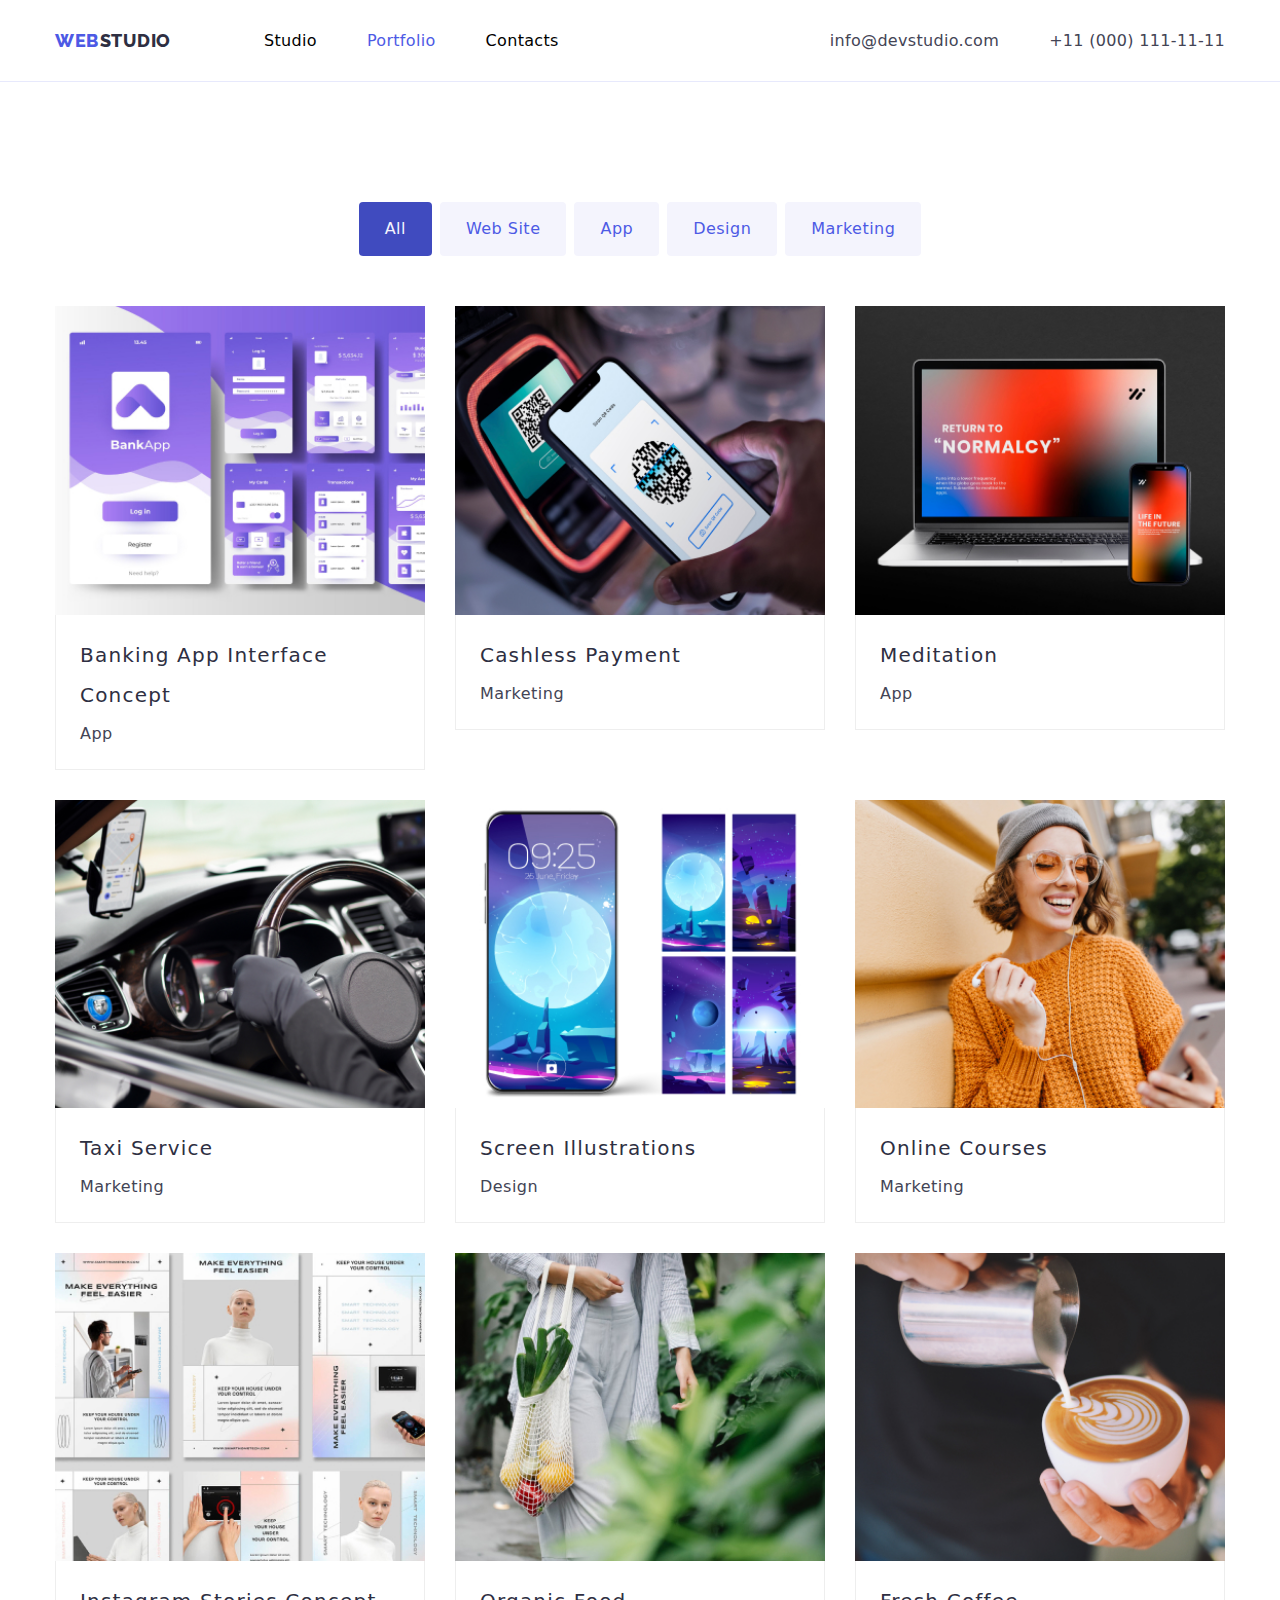
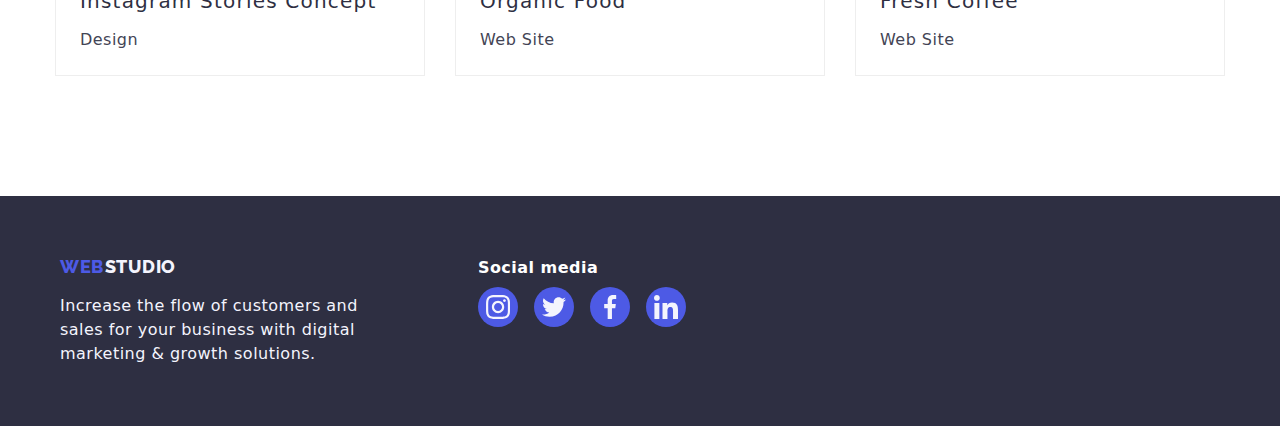
==== commit 09457924: "Update portfolio.html" ====
--- a/portfolio.html
+++ b/portfolio.html
@@ -150,7 +150,7 @@
                   height="300"
                 />
                 <div class="substrate">
-                  <h2 class="name">Scree Illustrations</h2>
+                  <h2 class="name">Screen Illustrations</h2>
                   <p class="type">Design</p>
                 </div>
               </a>
--- a/css/styles.css
+++ b/css/styles.css
@@ -7,7 +7,7 @@
   --slatecolor: #434455;
   --cloud: #f4f4fd;
   --cornflower: #e7e9fc;
-  --green: #31D0AA;
+  --green: #31d0aa;
 }
 
 h1,
@@ -105,6 +105,7 @@
   line-height: 1.87;
   letter-spacing: 0.06em;
   padding: 16px 32px;
+  font-weight: 500;
   box-shadow: 0px 4px 4px rgba(0, 0, 0, 0.15);
 }
 
@@ -193,11 +194,8 @@
   margin-top: 30px;
 }
 
-.project-card:hover{
-  box-shadow: 
-  0px 2px 1px 0px rgba(46, 47, 66, 0.7),
-  0px 1px 1px 0px rgba(46, 47, 66, 0.7),
-  0px 1px 6px 0px rgba(46, 47, 66, 0.7);
+.project-card:hover {
+  box-shadow: 0px 2px 1px 0px rgba(46, 47, 66, 0.08), 0px 1px 1px 0px rgba(46, 47, 66, 0.16), 0px 1px 6px 0px rgba(46, 47, 66, 0.08);
 }
 
 .filters {
@@ -285,8 +283,8 @@
 .button.primary:focus {
   background-color: var(--oceancolor);
   font-weight: 500;
-  box-shadow: 0px 3px 1px rgba(0, 0, 0, 0.1),
-    0px 1px 2px rgba(0, 0, 0, 0.08) rgba(0, 0, 0, 0.12);
+  box-shadow: 0px 2px 2px 0px rgba(0, 0, 0, 0.12),
+    0px 2px 1px 0px rgba(0, 0, 0, 0.08), 0px 3px 1px 0px rgba(0, 0, 0, 0.1);
 }
 
 .benefits {
